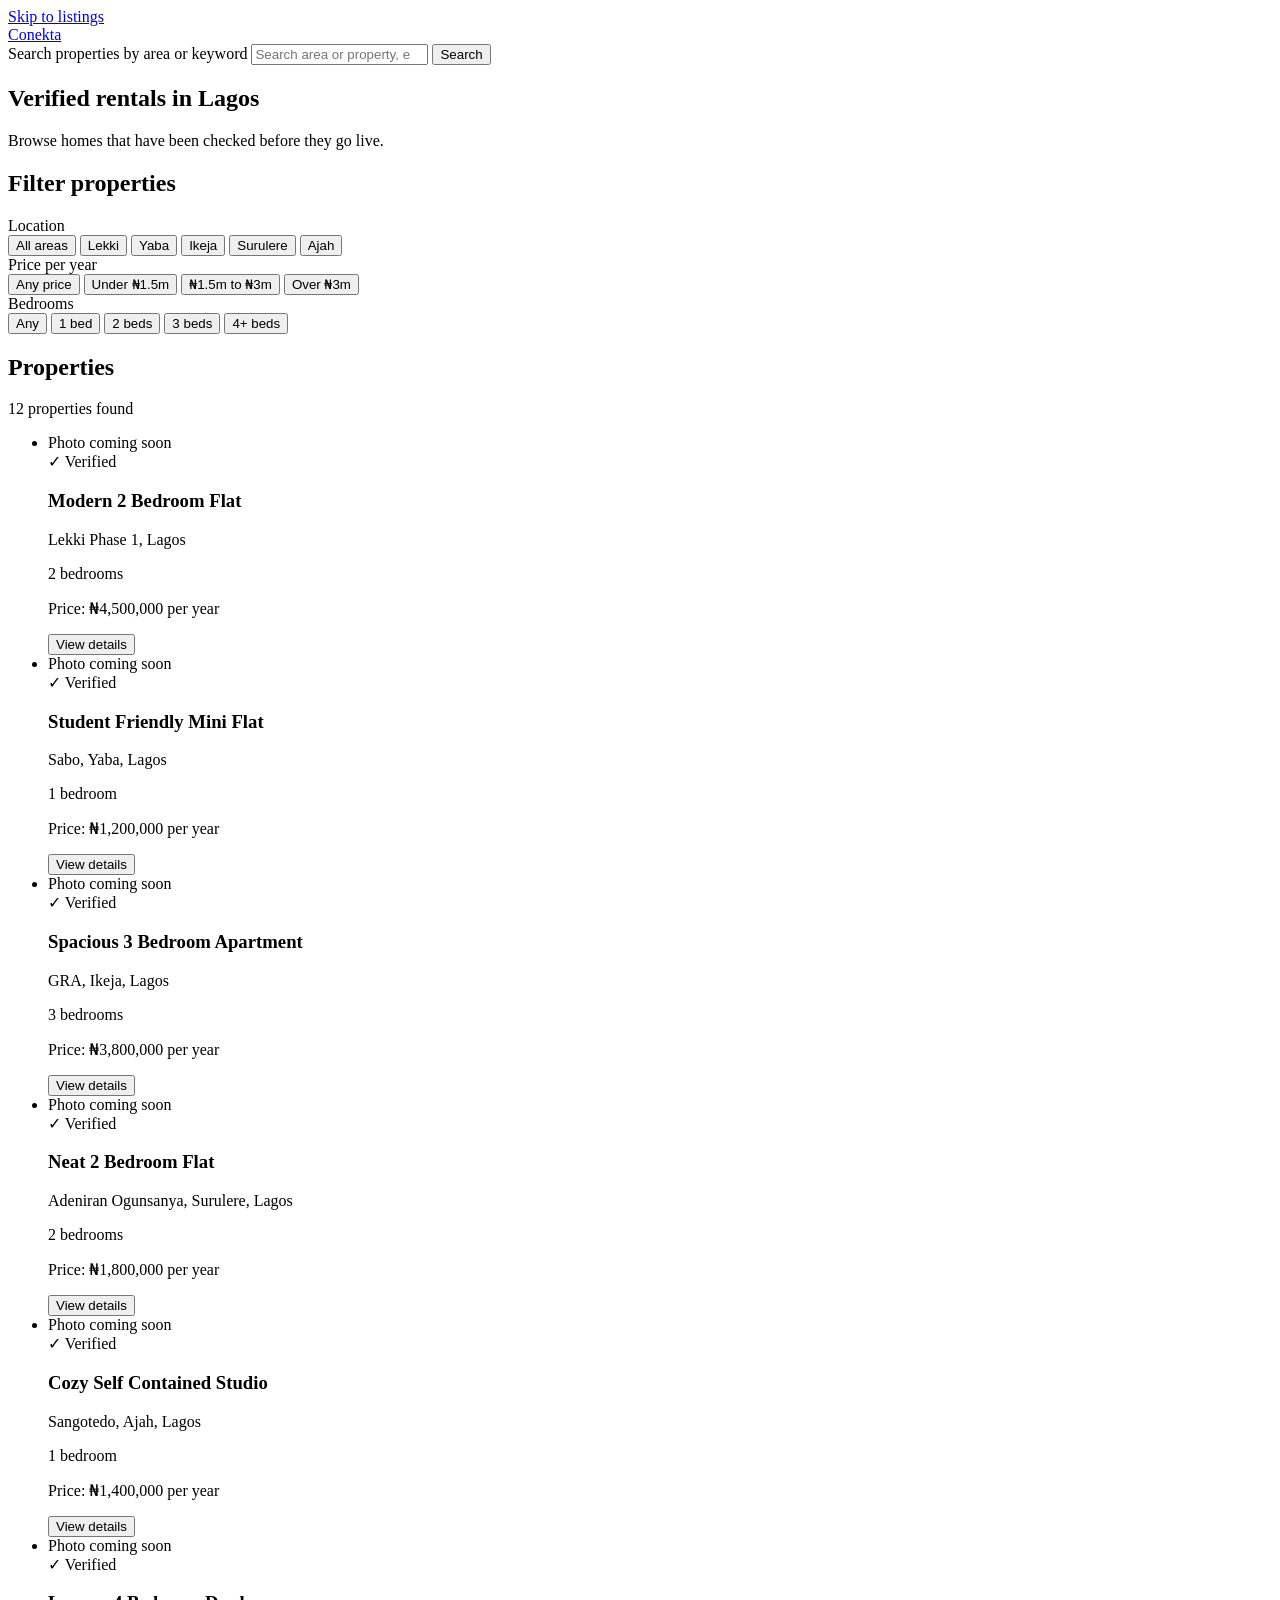
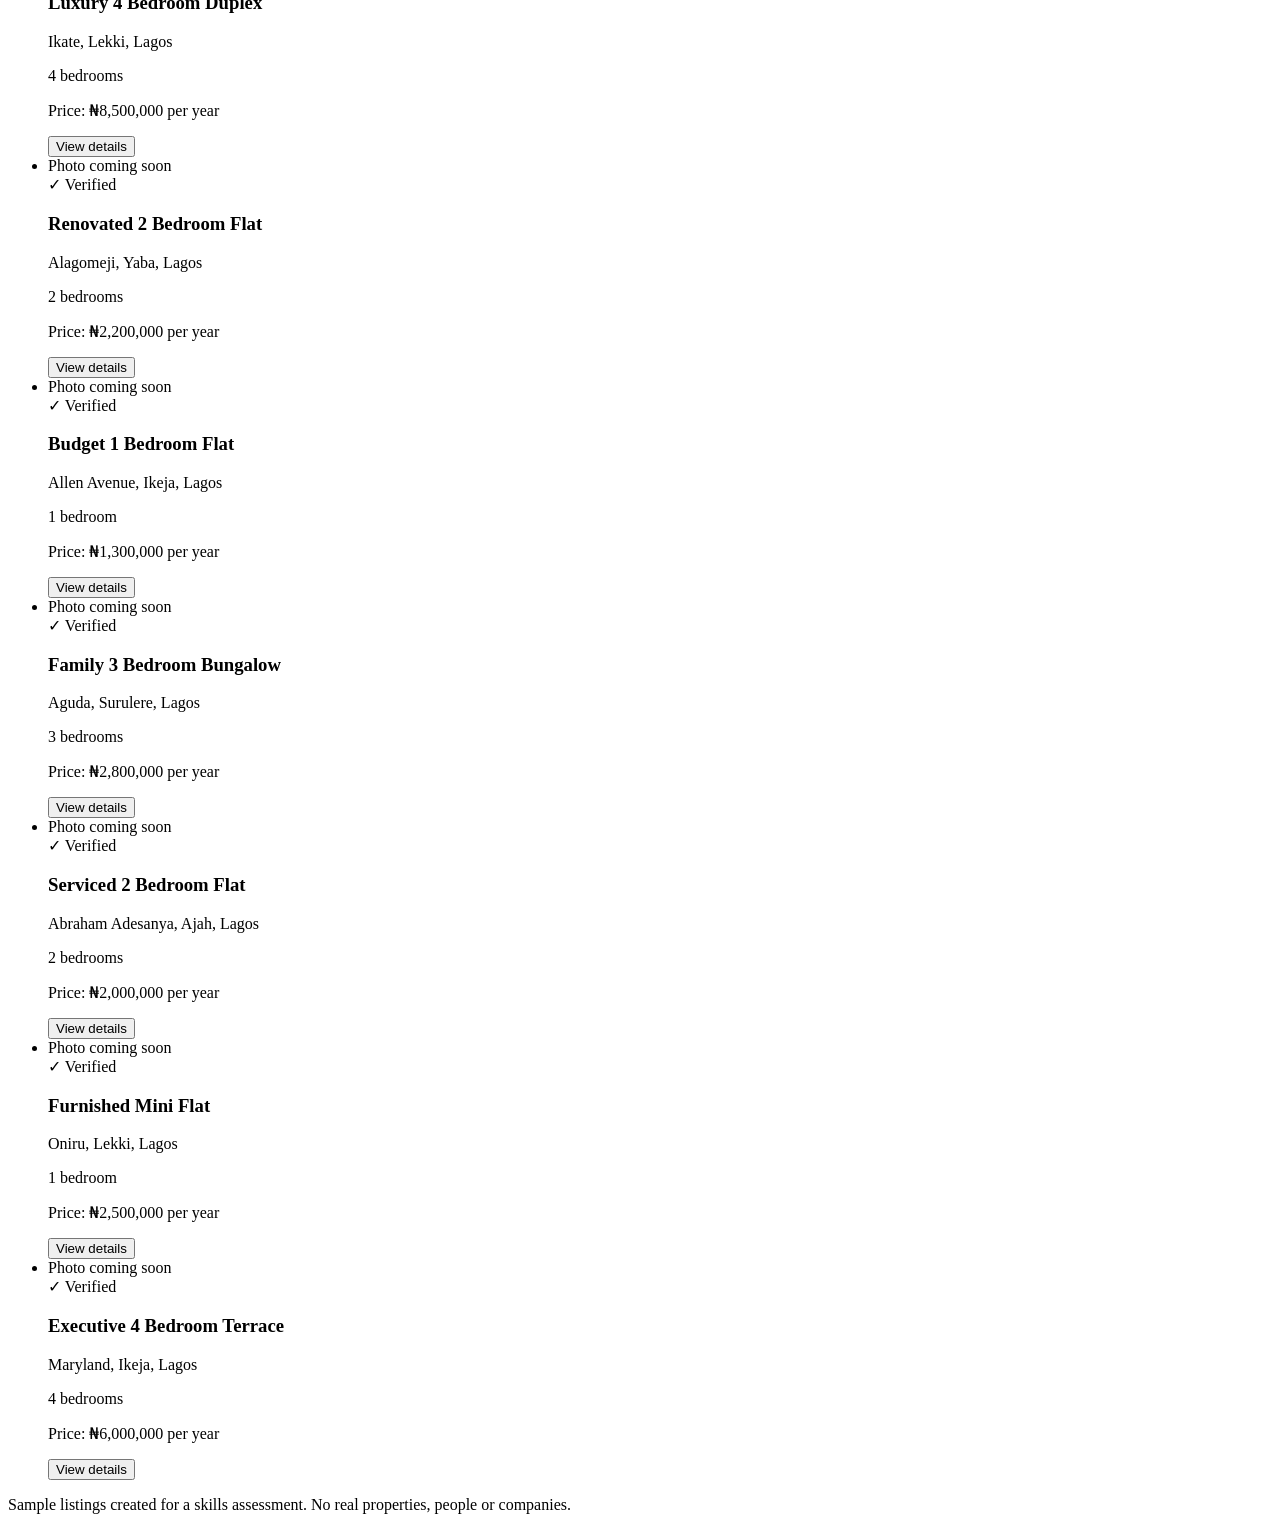
==== index.html @ e2cc11e5 "feat: add page structure and 12 sample property cards" ====
<!DOCTYPE html>
<html lang="en">
<head>
  <meta charset="UTF-8">
  <meta name="viewport" content="width=device-width, initial-scale=1">
  <title>Conekta | Verified Rental Listings</title>
  <meta name="description" content="Browse verified rental properties in Lagos. Search by area, filter by price and bedrooms.">
</head>
<body>
  <a class="skip-link" href="#listings">Skip to listings</a>

  <header class="site-header">
    <div class="container header-inner">
      <a class="brand" href="./">Conekta</a>
      <form class="search" id="search-form" role="search">
        <label class="visually-hidden" for="search-input">Search properties by area or keyword</label>
        <input class="search-input" id="search-input" type="search" placeholder="Search area or property, e.g. Lekki" autocomplete="off">
        <button class="btn btn-search" type="submit">Search</button>
      </form>
    </div>
  </header>

  <main>
    <div class="container">
      <section class="intro">
        <h1>Verified rentals in Lagos</h1>
        <p>Browse homes that have been checked before they go live.</p>
      </section>

      <section class="filters" aria-labelledby="filters-heading">
        <h2 class="visually-hidden" id="filters-heading">Filter properties</h2>

        <div class="filter-group" role="group" aria-labelledby="label-location">
          <span class="filter-label" id="label-location">Location</span>
          <div class="chips">
            <button class="chip" type="button" data-filter="location" data-value="all" aria-pressed="true">All areas</button>
            <button class="chip" type="button" data-filter="location" data-value="lekki" aria-pressed="false">Lekki</button>
            <button class="chip" type="button" data-filter="location" data-value="yaba" aria-pressed="false">Yaba</button>
            <button class="chip" type="button" data-filter="location" data-value="ikeja" aria-pressed="false">Ikeja</button>
            <button class="chip" type="button" data-filter="location" data-value="surulere" aria-pressed="false">Surulere</button>
            <button class="chip" type="button" data-filter="location" data-value="ajah" aria-pressed="false">Ajah</button>
          </div>
        </div>

        <div class="filter-group" role="group" aria-labelledby="label-price">
          <span class="filter-label" id="label-price">Price per year</span>
          <div class="chips">
            <button class="chip" type="button" data-filter="price" data-value="all" aria-pressed="true">Any price</button>
            <button class="chip" type="button" data-filter="price" data-value="under" aria-pressed="false">Under ₦1.5m</button>
            <button class="chip" type="button" data-filter="price" data-value="mid" aria-pressed="false">₦1.5m to ₦3m</button>
            <button class="chip" type="button" data-filter="price" data-value="over" aria-pressed="false">Over ₦3m</button>
          </div>
        </div>

        <div class="filter-group" role="group" aria-labelledby="label-bedrooms">
          <span class="filter-label" id="label-bedrooms">Bedrooms</span>
          <div class="chips">
            <button class="chip" type="button" data-filter="bedrooms" data-value="all" aria-pressed="true">Any</button>
            <button class="chip" type="button" data-filter="bedrooms" data-value="1" aria-pressed="false">1 bed</button>
            <button class="chip" type="button" data-filter="bedrooms" data-value="2" aria-pressed="false">2 beds</button>
            <button class="chip" type="button" data-filter="bedrooms" data-value="3" aria-pressed="false">3 beds</button>
            <button class="chip" type="button" data-filter="bedrooms" data-value="4" aria-pressed="false">4+ beds</button>
          </div>
        </div>
      </section>

      <section class="results" aria-labelledby="results-heading">
        <h2 class="visually-hidden" id="results-heading">Properties</h2>
        <p class="result-count" id="result-count" role="status">12 properties found</p>
        <p class="empty-state" id="empty-state" hidden>
          No properties match your search.
          <button class="link-button" id="reset-filters" type="button">Clear all filters</button>
        </p>

        <ul class="grid" id="listings">
          <li class="listing" data-location="lekki" data-price="4500000" data-bedrooms="2">
            <article class="card">
              <div class="card-media">
                <div class="card-image" role="img" aria-label="Photo placeholder for Modern 2 Bedroom Flat in Lekki Phase 1"><span>Photo coming soon</span></div>
                <span class="badge"><span aria-hidden="true">✓</span> Verified</span>
              </div>
              <div class="card-body">
                <h3 class="card-title">Modern 2 Bedroom Flat</h3>
                <p class="card-area">Lekki Phase 1, Lagos</p>
                <p class="card-meta">2 bedrooms</p>
                <p class="card-price"><span class="visually-hidden">Price: </span>₦4,500,000 <span class="card-price-unit">per year</span></p>
                <button class="btn btn-details" type="button" aria-label="View details for Modern 2 Bedroom Flat in Lekki Phase 1">View details</button>
              </div>
            </article>
          </li>

          <li class="listing" data-location="yaba" data-price="1200000" data-bedrooms="1">
            <article class="card">
              <div class="card-media">
                <div class="card-image" role="img" aria-label="Photo placeholder for Student Friendly Mini Flat in Yaba"><span>Photo coming soon</span></div>
                <span class="badge"><span aria-hidden="true">✓</span> Verified</span>
              </div>
              <div class="card-body">
                <h3 class="card-title">Student Friendly Mini Flat</h3>
                <p class="card-area">Sabo, Yaba, Lagos</p>
                <p class="card-meta">1 bedroom</p>
                <p class="card-price"><span class="visually-hidden">Price: </span>₦1,200,000 <span class="card-price-unit">per year</span></p>
                <button class="btn btn-details" type="button" aria-label="View details for Student Friendly Mini Flat in Sabo, Yaba">View details</button>
              </div>
            </article>
          </li>

          <li class="listing" data-location="ikeja" data-price="3800000" data-bedrooms="3">
            <article class="card">
              <div class="card-media">
                <div class="card-image" role="img" aria-label="Photo placeholder for Spacious 3 Bedroom Apartment in GRA Ikeja"><span>Photo coming soon</span></div>
                <span class="badge"><span aria-hidden="true">✓</span> Verified</span>
              </div>
              <div class="card-body">
                <h3 class="card-title">Spacious 3 Bedroom Apartment</h3>
                <p class="card-area">GRA, Ikeja, Lagos</p>
                <p class="card-meta">3 bedrooms</p>
                <p class="card-price"><span class="visually-hidden">Price: </span>₦3,800,000 <span class="card-price-unit">per year</span></p>
                <button class="btn btn-details" type="button" aria-label="View details for Spacious 3 Bedroom Apartment in GRA, Ikeja">View details</button>
              </div>
            </article>
          </li>

          <li class="listing" data-location="surulere" data-price="1800000" data-bedrooms="2">
            <article class="card">
              <div class="card-media">
                <div class="card-image" role="img" aria-label="Photo placeholder for Neat 2 Bedroom Flat in Surulere"><span>Photo coming soon</span></div>
                <span class="badge"><span aria-hidden="true">✓</span> Verified</span>
              </div>
              <div class="card-body">
                <h3 class="card-title">Neat 2 Bedroom Flat</h3>
                <p class="card-area">Adeniran Ogunsanya, Surulere, Lagos</p>
                <p class="card-meta">2 bedrooms</p>
                <p class="card-price"><span class="visually-hidden">Price: </span>₦1,800,000 <span class="card-price-unit">per year</span></p>
                <button class="btn btn-details" type="button" aria-label="View details for Neat 2 Bedroom Flat in Surulere">View details</button>
              </div>
            </article>
          </li>

          <li class="listing" data-location="ajah" data-price="1400000" data-bedrooms="1">
            <article class="card">
              <div class="card-media">
                <div class="card-image" role="img" aria-label="Photo placeholder for Cozy Self Contained Studio in Sangotedo, Ajah"><span>Photo coming soon</span></div>
                <span class="badge"><span aria-hidden="true">✓</span> Verified</span>
              </div>
              <div class="card-body">
                <h3 class="card-title">Cozy Self Contained Studio</h3>
                <p class="card-area">Sangotedo, Ajah, Lagos</p>
                <p class="card-meta">1 bedroom</p>
                <p class="card-price"><span class="visually-hidden">Price: </span>₦1,400,000 <span class="card-price-unit">per year</span></p>
                <button class="btn btn-details" type="button" aria-label="View details for Cozy Self Contained Studio in Sangotedo, Ajah">View details</button>
              </div>
            </article>
          </li>

          <li class="listing" data-location="lekki" data-price="8500000" data-bedrooms="4">
            <article class="card">
              <div class="card-media">
                <div class="card-image" role="img" aria-label="Photo placeholder for Luxury 4 Bedroom Duplex in Ikate, Lekki"><span>Photo coming soon</span></div>
                <span class="badge"><span aria-hidden="true">✓</span> Verified</span>
              </div>
              <div class="card-body">
                <h3 class="card-title">Luxury 4 Bedroom Duplex</h3>
                <p class="card-area">Ikate, Lekki, Lagos</p>
                <p class="card-meta">4 bedrooms</p>
                <p class="card-price"><span class="visually-hidden">Price: </span>₦8,500,000 <span class="card-price-unit">per year</span></p>
                <button class="btn btn-details" type="button" aria-label="View details for Luxury 4 Bedroom Duplex in Ikate, Lekki">View details</button>
              </div>
            </article>
          </li>

          <li class="listing" data-location="yaba" data-price="2200000" data-bedrooms="2">
            <article class="card">
              <div class="card-media">
                <div class="card-image" role="img" aria-label="Photo placeholder for Renovated 2 Bedroom Flat in Yaba"><span>Photo coming soon</span></div>
                <span class="badge"><span aria-hidden="true">✓</span> Verified</span>
              </div>
              <div class="card-body">
                <h3 class="card-title">Renovated 2 Bedroom Flat</h3>
                <p class="card-area">Alagomeji, Yaba, Lagos</p>
                <p class="card-meta">2 bedrooms</p>
                <p class="card-price"><span class="visually-hidden">Price: </span>₦2,200,000 <span class="card-price-unit">per year</span></p>
                <button class="btn btn-details" type="button" aria-label="View details for Renovated 2 Bedroom Flat in Alagomeji, Yaba">View details</button>
              </div>
            </article>
          </li>

          <li class="listing" data-location="ikeja" data-price="1300000" data-bedrooms="1">
            <article class="card">
              <div class="card-media">
                <div class="card-image" role="img" aria-label="Photo placeholder for Budget 1 Bedroom Flat in Allen, Ikeja"><span>Photo coming soon</span></div>
                <span class="badge"><span aria-hidden="true">✓</span> Verified</span>
              </div>
              <div class="card-body">
                <h3 class="card-title">Budget 1 Bedroom Flat</h3>
                <p class="card-area">Allen Avenue, Ikeja, Lagos</p>
                <p class="card-meta">1 bedroom</p>
                <p class="card-price"><span class="visually-hidden">Price: </span>₦1,300,000 <span class="card-price-unit">per year</span></p>
                <button class="btn btn-details" type="button" aria-label="View details for Budget 1 Bedroom Flat in Allen Avenue, Ikeja">View details</button>
              </div>
            </article>
          </li>

          <li class="listing" data-location="surulere" data-price="2800000" data-bedrooms="3">
            <article class="card">
              <div class="card-media">
                <div class="card-image" role="img" aria-label="Photo placeholder for Family 3 Bedroom Bungalow in Aguda, Surulere"><span>Photo coming soon</span></div>
                <span class="badge"><span aria-hidden="true">✓</span> Verified</span>
              </div>
              <div class="card-body">
                <h3 class="card-title">Family 3 Bedroom Bungalow</h3>
                <p class="card-area">Aguda, Surulere, Lagos</p>
                <p class="card-meta">3 bedrooms</p>
                <p class="card-price"><span class="visually-hidden">Price: </span>₦2,800,000 <span class="card-price-unit">per year</span></p>
                <button class="btn btn-details" type="button" aria-label="View details for Family 3 Bedroom Bungalow in Aguda, Surulere">View details</button>
              </div>
            </article>
          </li>

          <li class="listing" data-location="ajah" data-price="2000000" data-bedrooms="2">
            <article class="card">
              <div class="card-media">
                <div class="card-image" role="img" aria-label="Photo placeholder for Serviced 2 Bedroom Flat in Abraham Adesanya, Ajah"><span>Photo coming soon</span></div>
                <span class="badge"><span aria-hidden="true">✓</span> Verified</span>
              </div>
              <div class="card-body">
                <h3 class="card-title">Serviced 2 Bedroom Flat</h3>
                <p class="card-area">Abraham Adesanya, Ajah, Lagos</p>
                <p class="card-meta">2 bedrooms</p>
                <p class="card-price"><span class="visually-hidden">Price: </span>₦2,000,000 <span class="card-price-unit">per year</span></p>
                <button class="btn btn-details" type="button" aria-label="View details for Serviced 2 Bedroom Flat in Abraham Adesanya, Ajah">View details</button>
              </div>
            </article>
          </li>

          <li class="listing" data-location="lekki" data-price="2500000" data-bedrooms="1">
            <article class="card">
              <div class="card-media">
                <div class="card-image" role="img" aria-label="Photo placeholder for Furnished Mini Flat in Oniru, Lekki"><span>Photo coming soon</span></div>
                <span class="badge"><span aria-hidden="true">✓</span> Verified</span>
              </div>
              <div class="card-body">
                <h3 class="card-title">Furnished Mini Flat</h3>
                <p class="card-area">Oniru, Lekki, Lagos</p>
                <p class="card-meta">1 bedroom</p>
                <p class="card-price"><span class="visually-hidden">Price: </span>₦2,500,000 <span class="card-price-unit">per year</span></p>
                <button class="btn btn-details" type="button" aria-label="View details for Furnished Mini Flat in Oniru, Lekki">View details</button>
              </div>
            </article>
          </li>

          <li class="listing" data-location="ikeja" data-price="6000000" data-bedrooms="4">
            <article class="card">
              <div class="card-media">
                <div class="card-image" role="img" aria-label="Photo placeholder for Executive 4 Bedroom Terrace in Maryland, Ikeja"><span>Photo coming soon</span></div>
                <span class="badge"><span aria-hidden="true">✓</span> Verified</span>
              </div>
              <div class="card-body">
                <h3 class="card-title">Executive 4 Bedroom Terrace</h3>
                <p class="card-area">Maryland, Ikeja, Lagos</p>
                <p class="card-meta">4 bedrooms</p>
                <p class="card-price"><span class="visually-hidden">Price: </span>₦6,000,000 <span class="card-price-unit">per year</span></p>
                <button class="btn btn-details" type="button" aria-label="View details for Executive 4 Bedroom Terrace in Maryland, Ikeja">View details</button>
              </div>
            </article>
          </li>
        </ul>
      </section>
    </div>
  </main>

  <footer class="site-footer">
    <div class="container">
      <p>Sample listings created for a skills assessment. No real properties, people or companies.</p>
    </div>
  </footer>
</body>
</html>
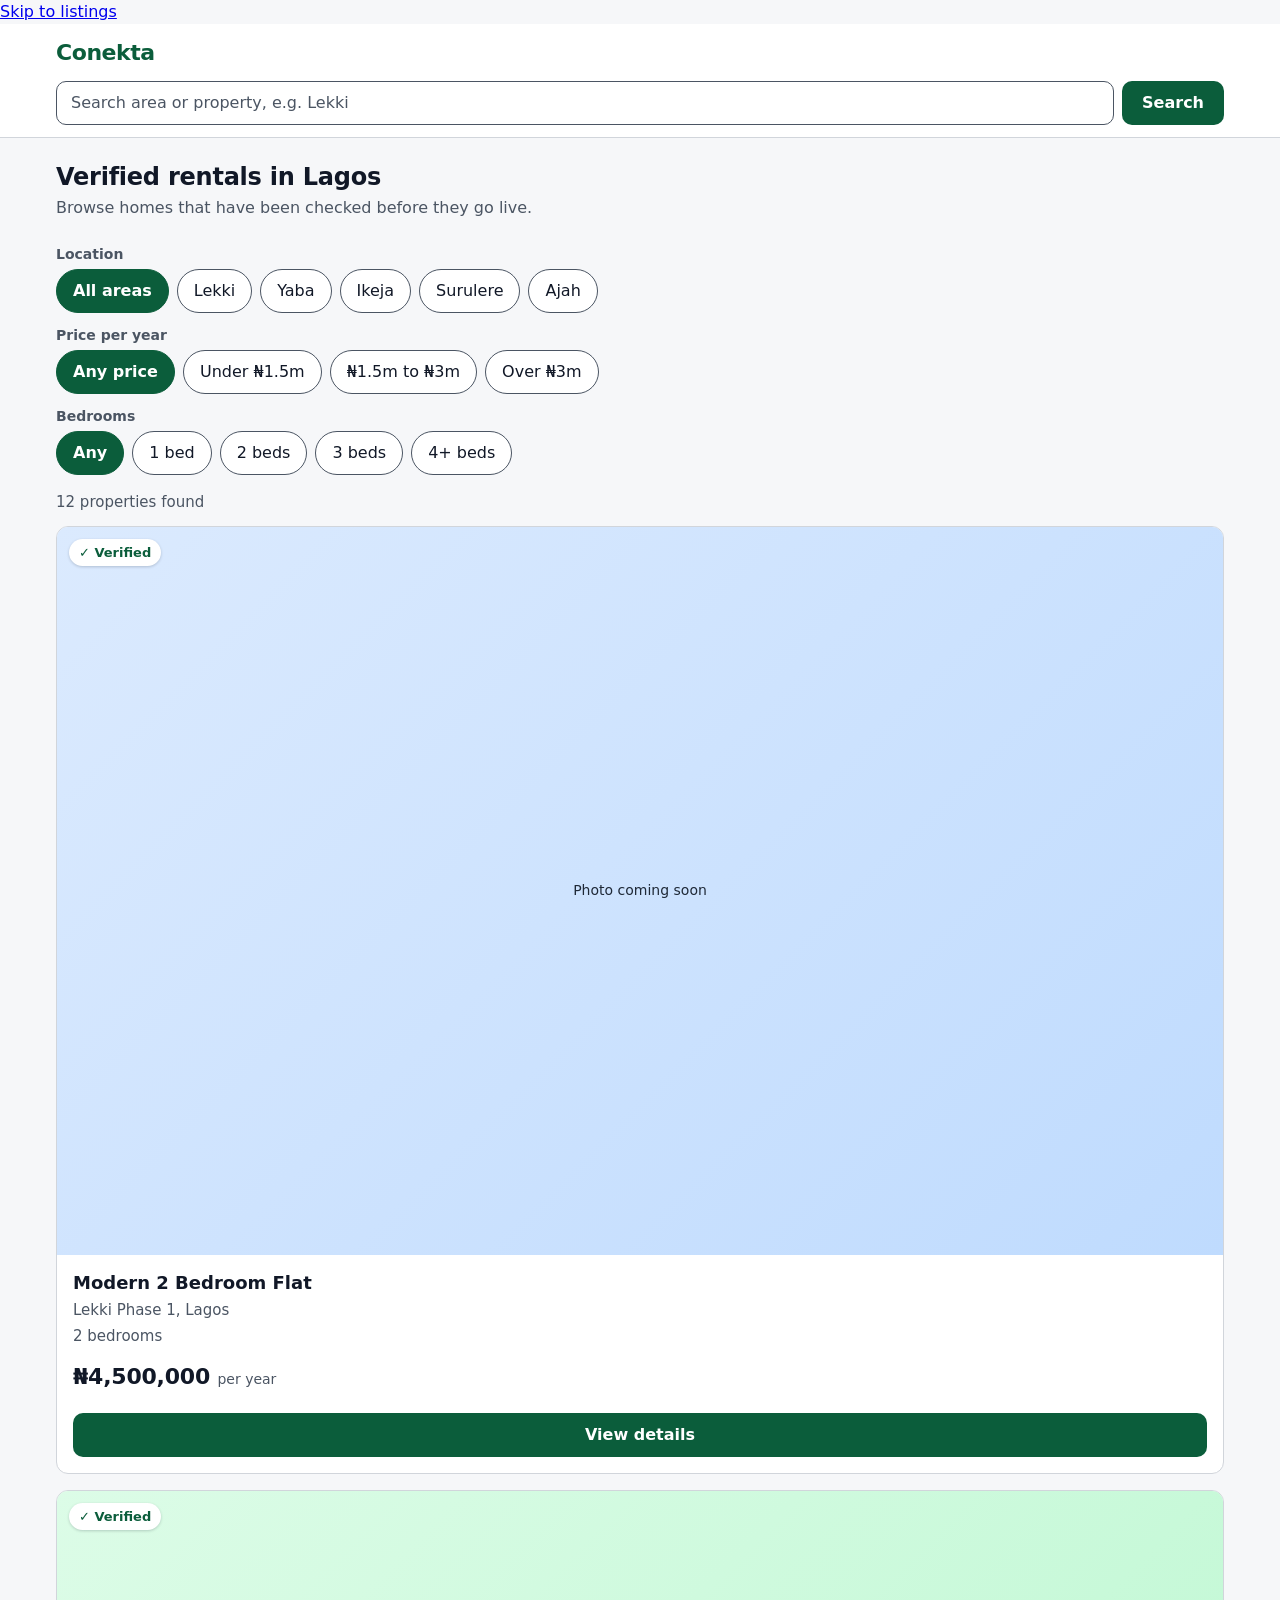
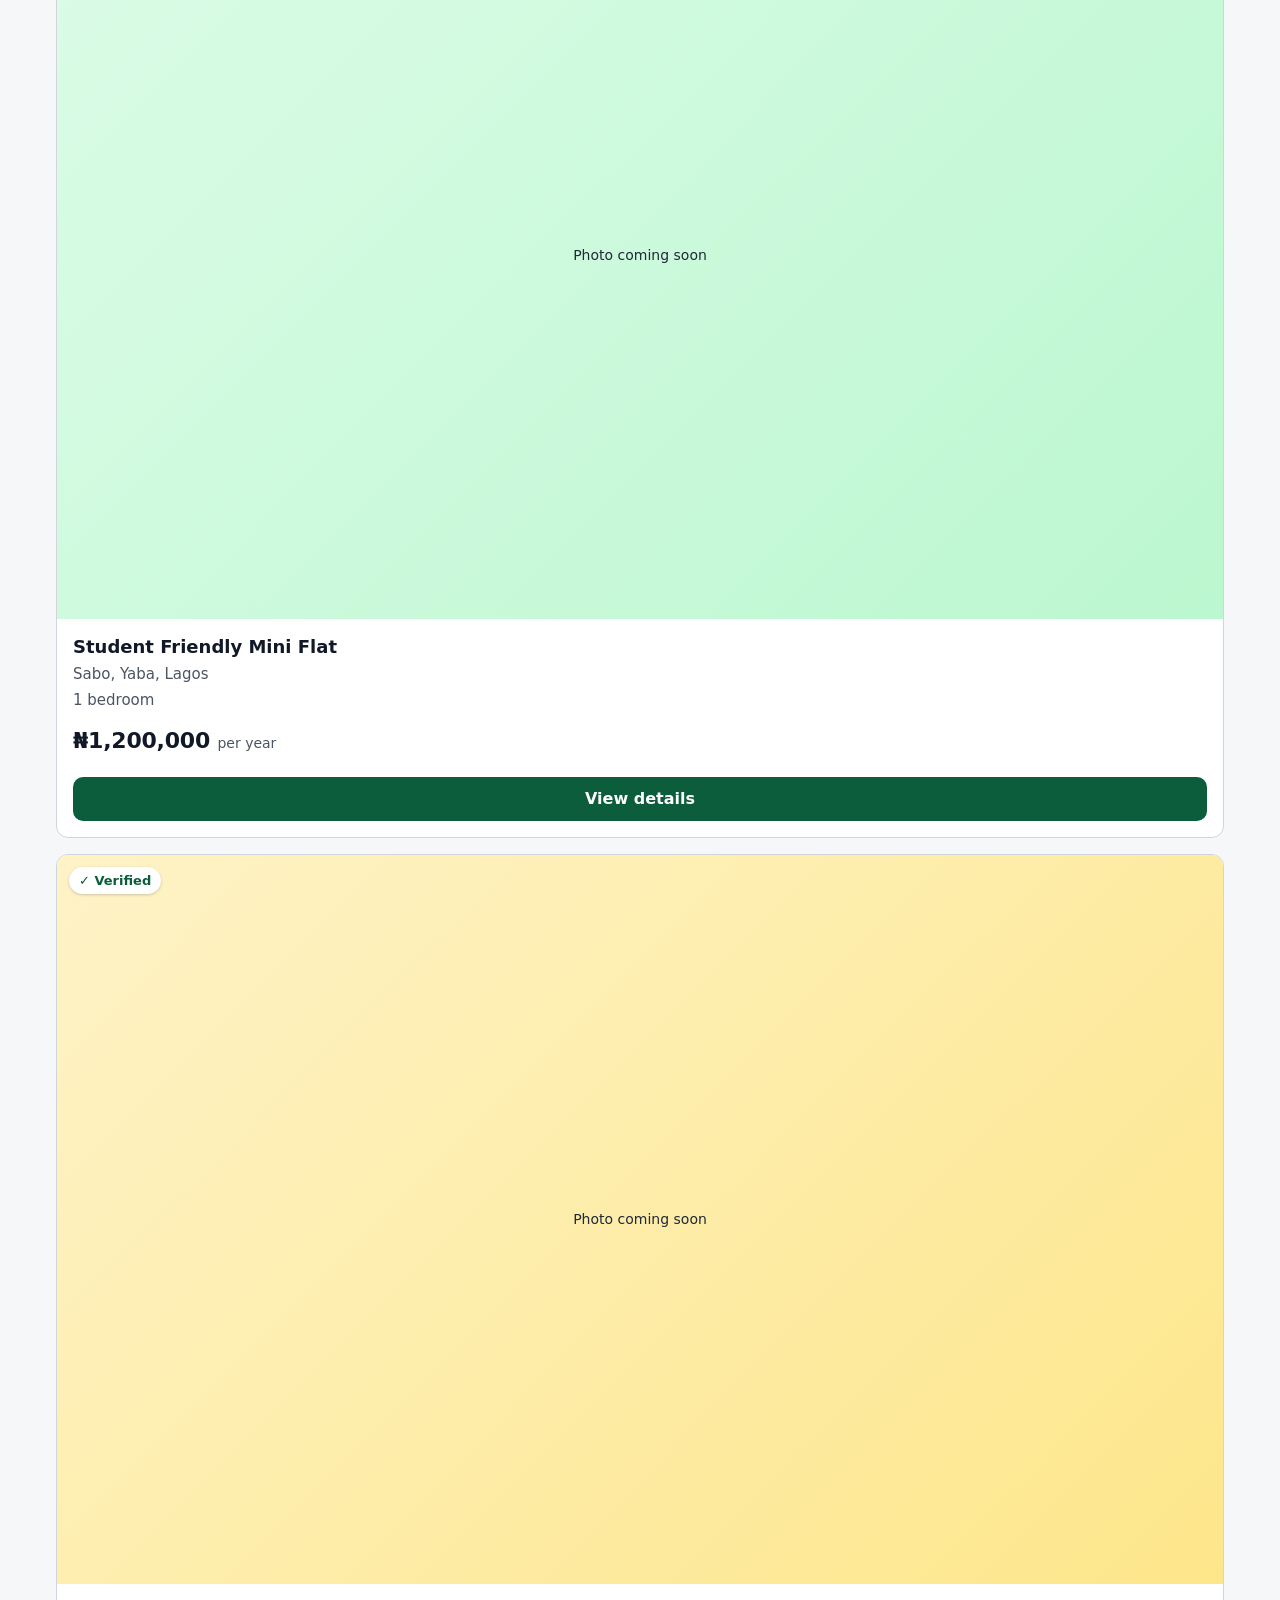
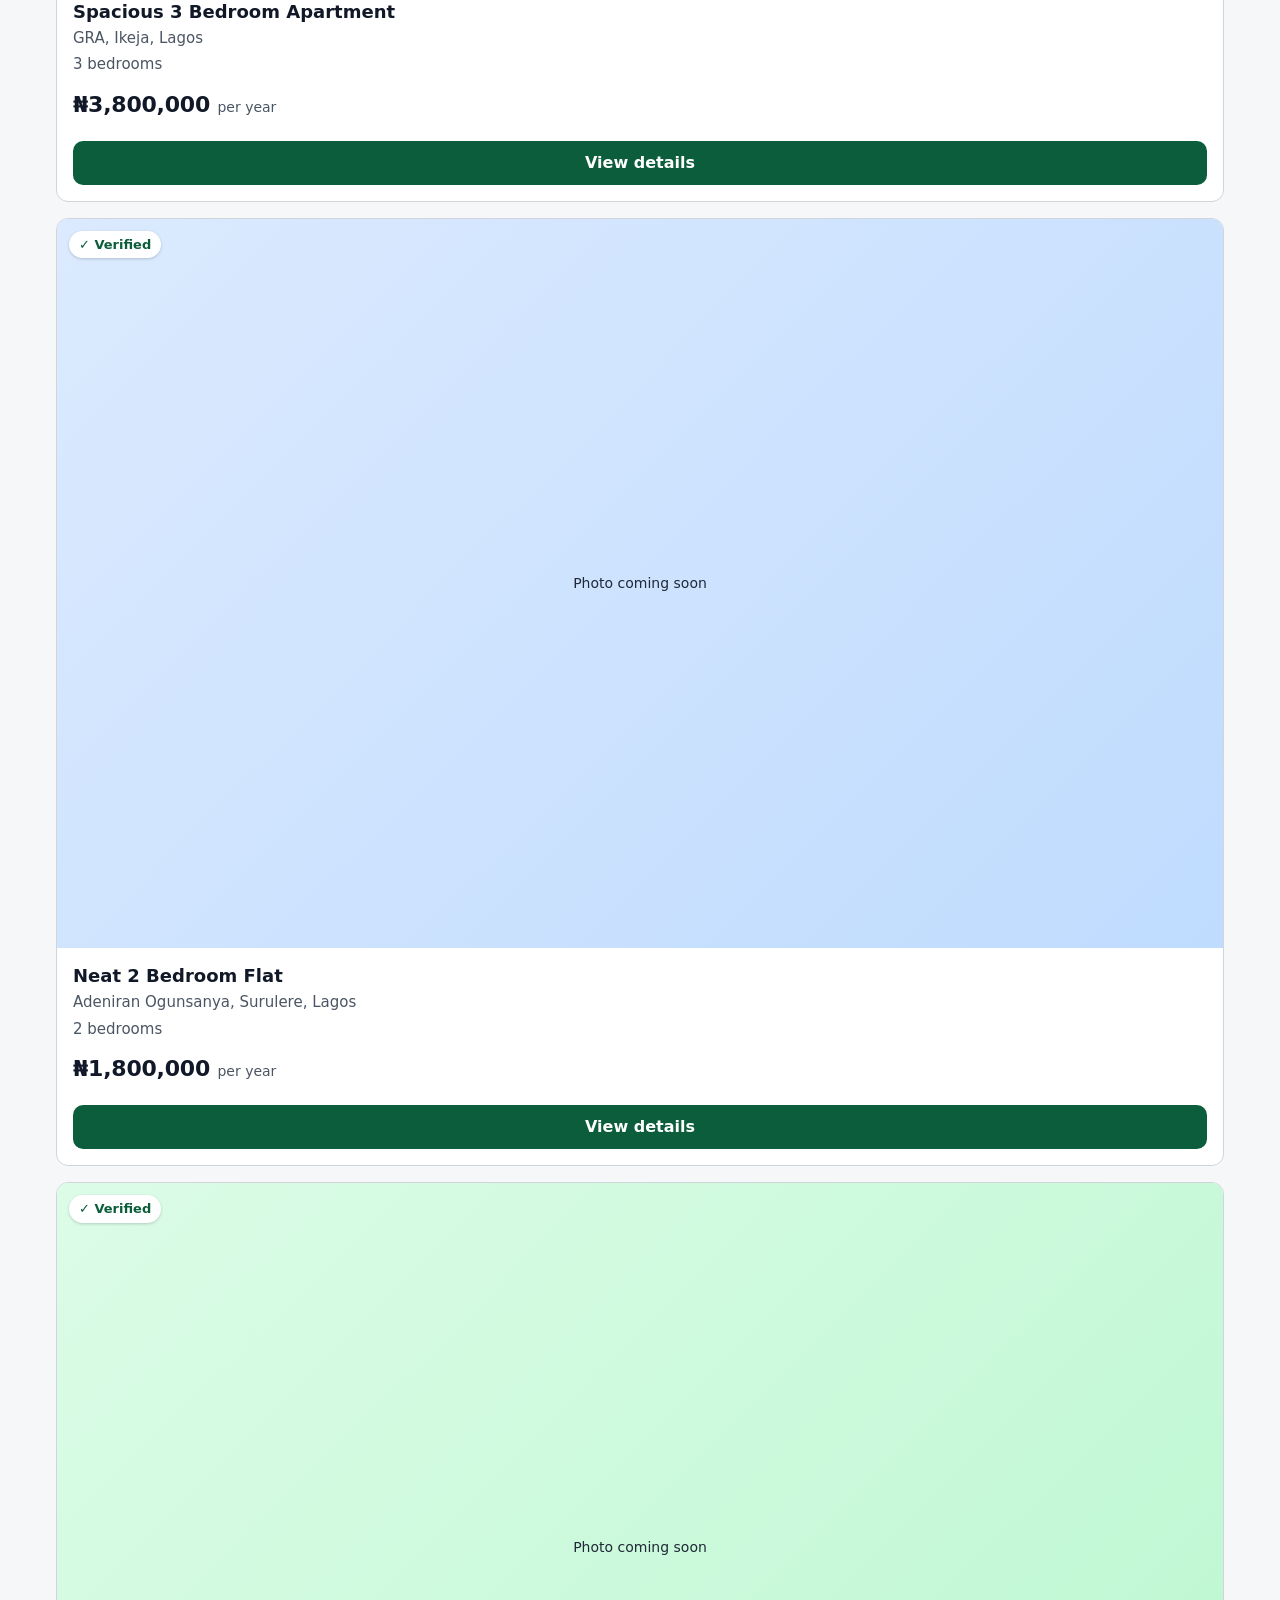
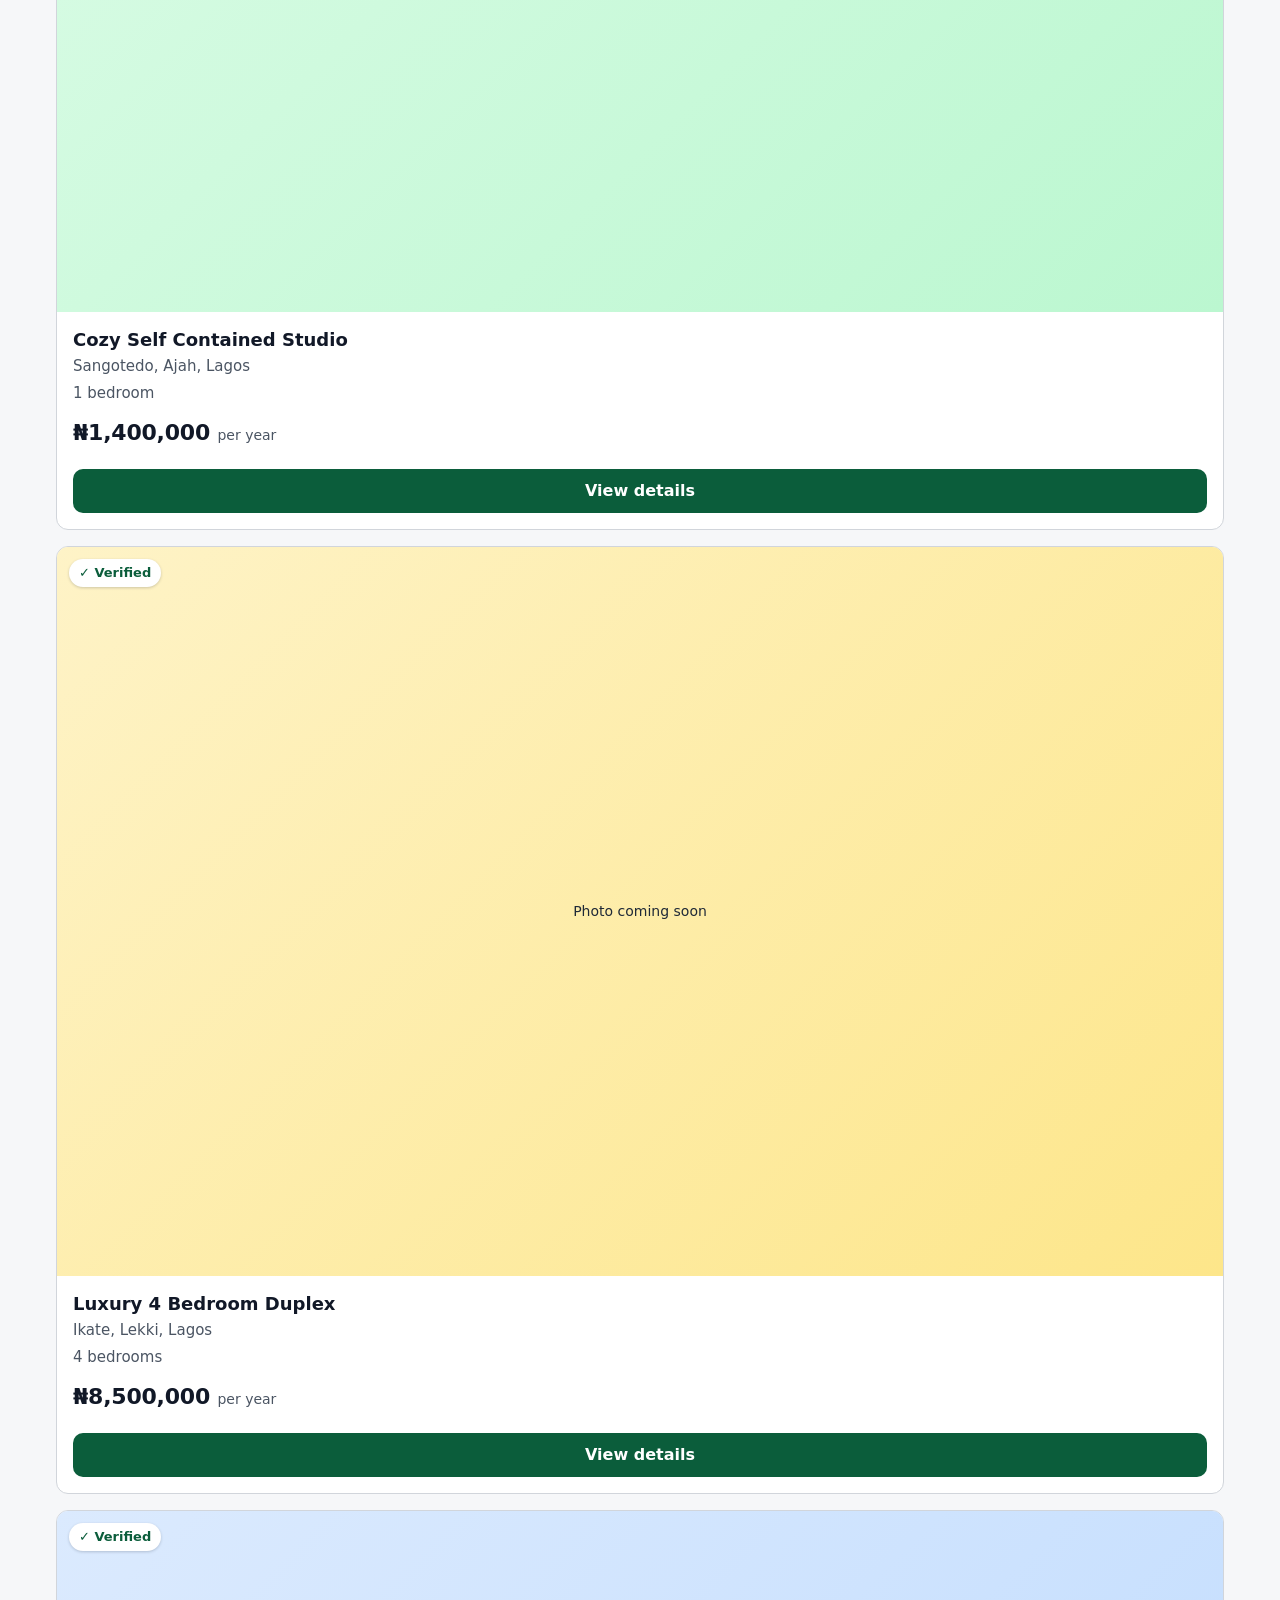
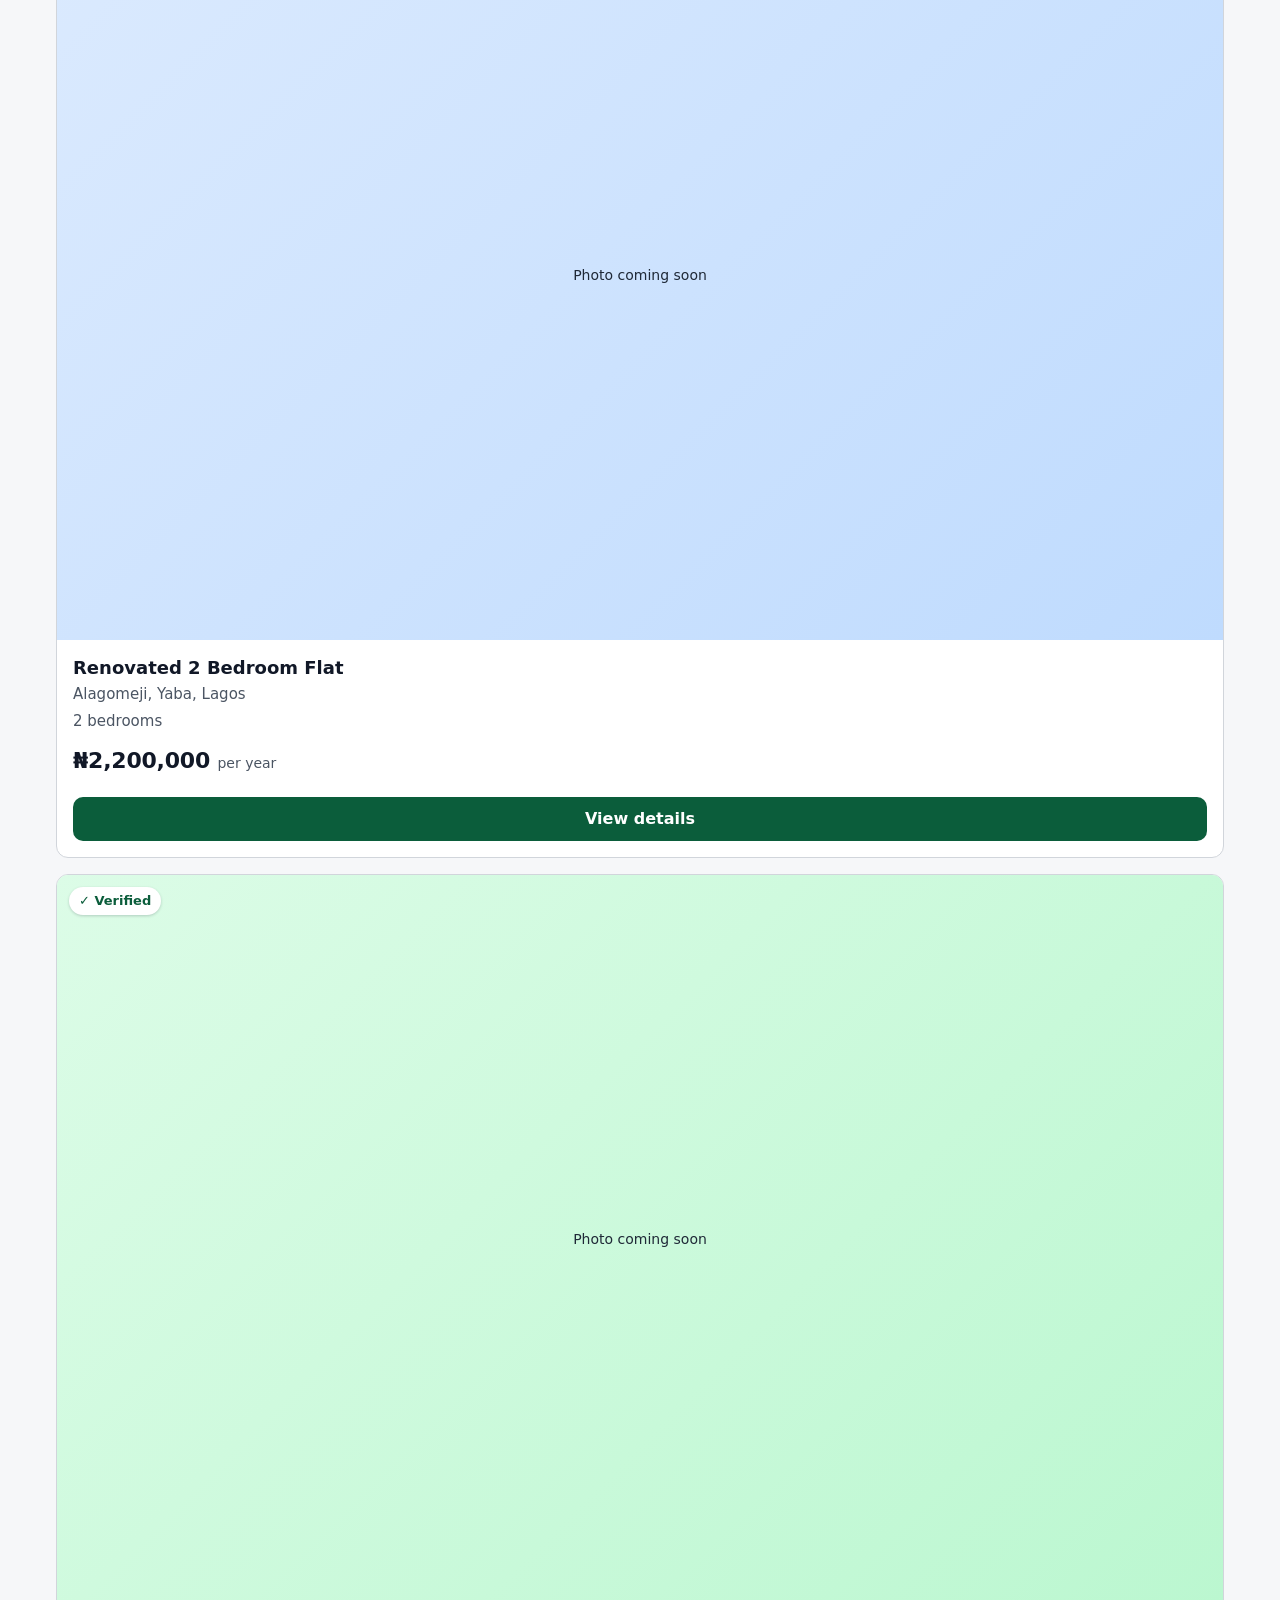
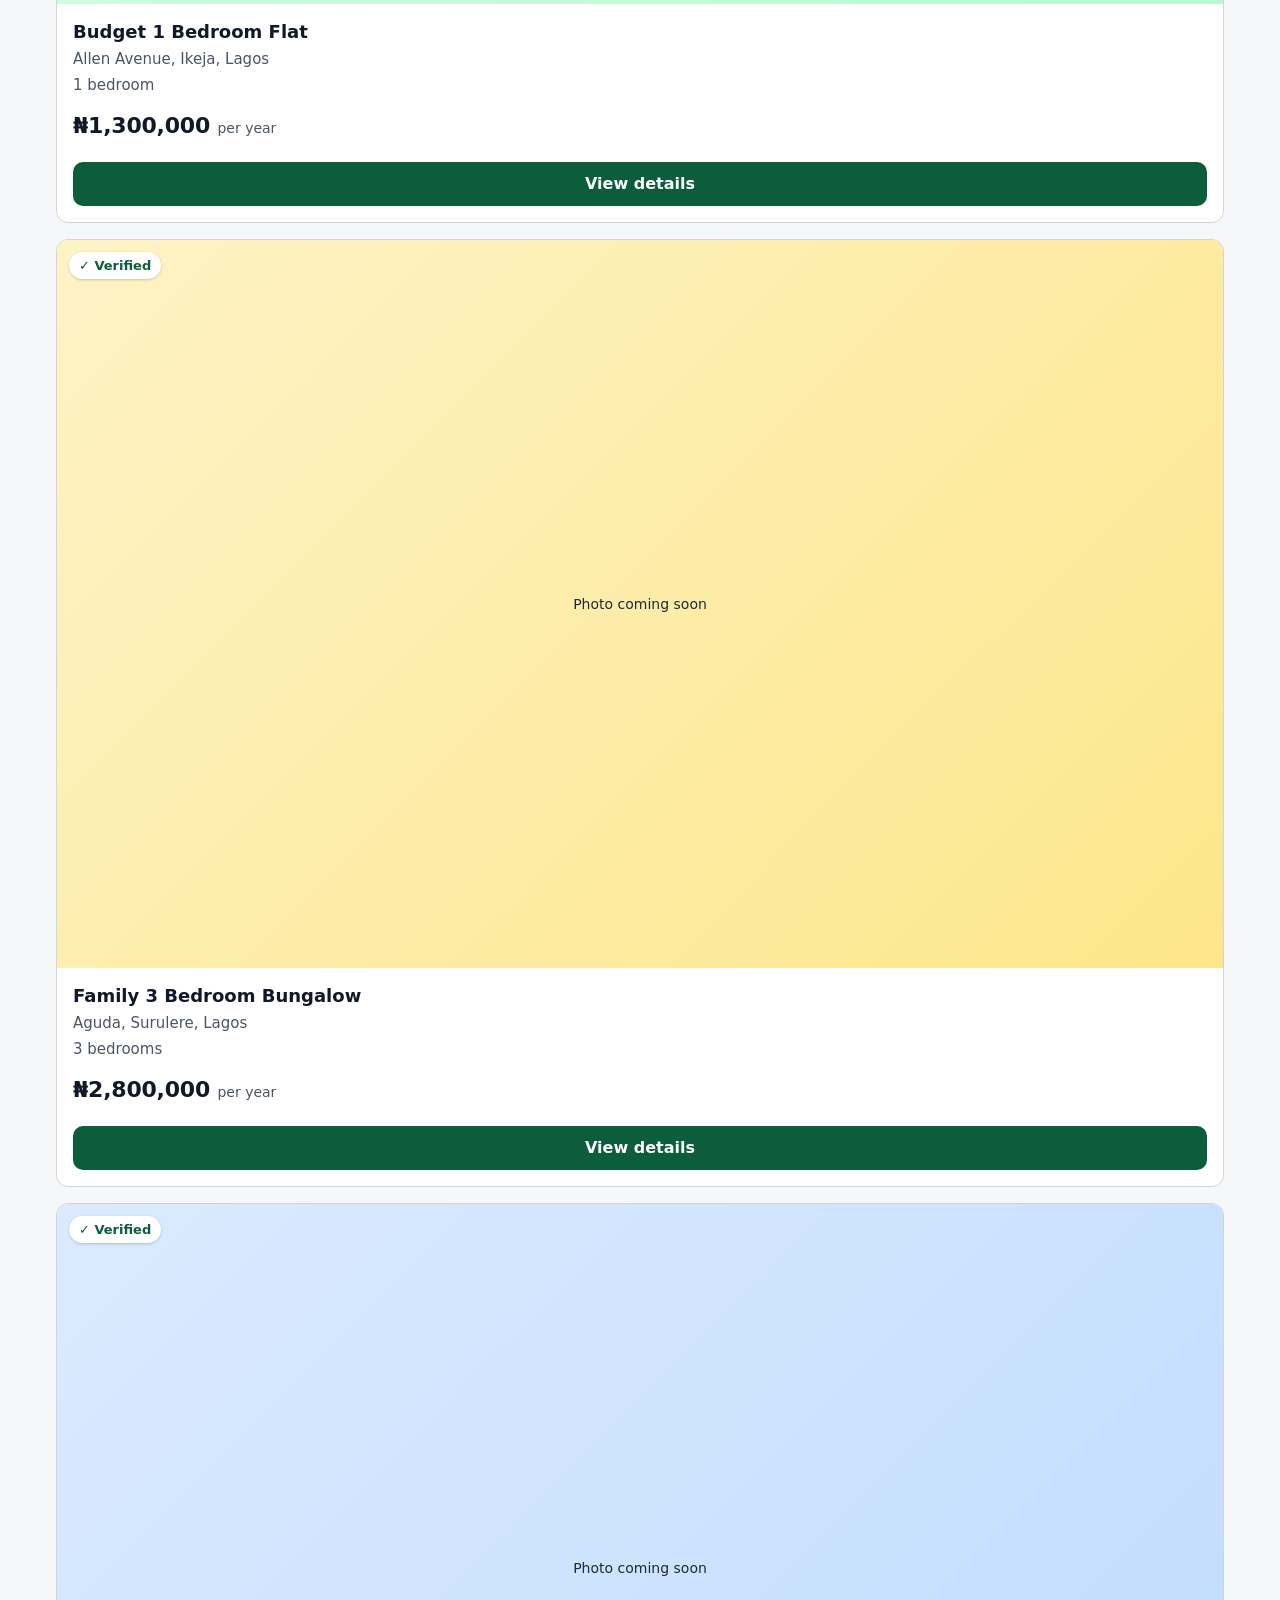
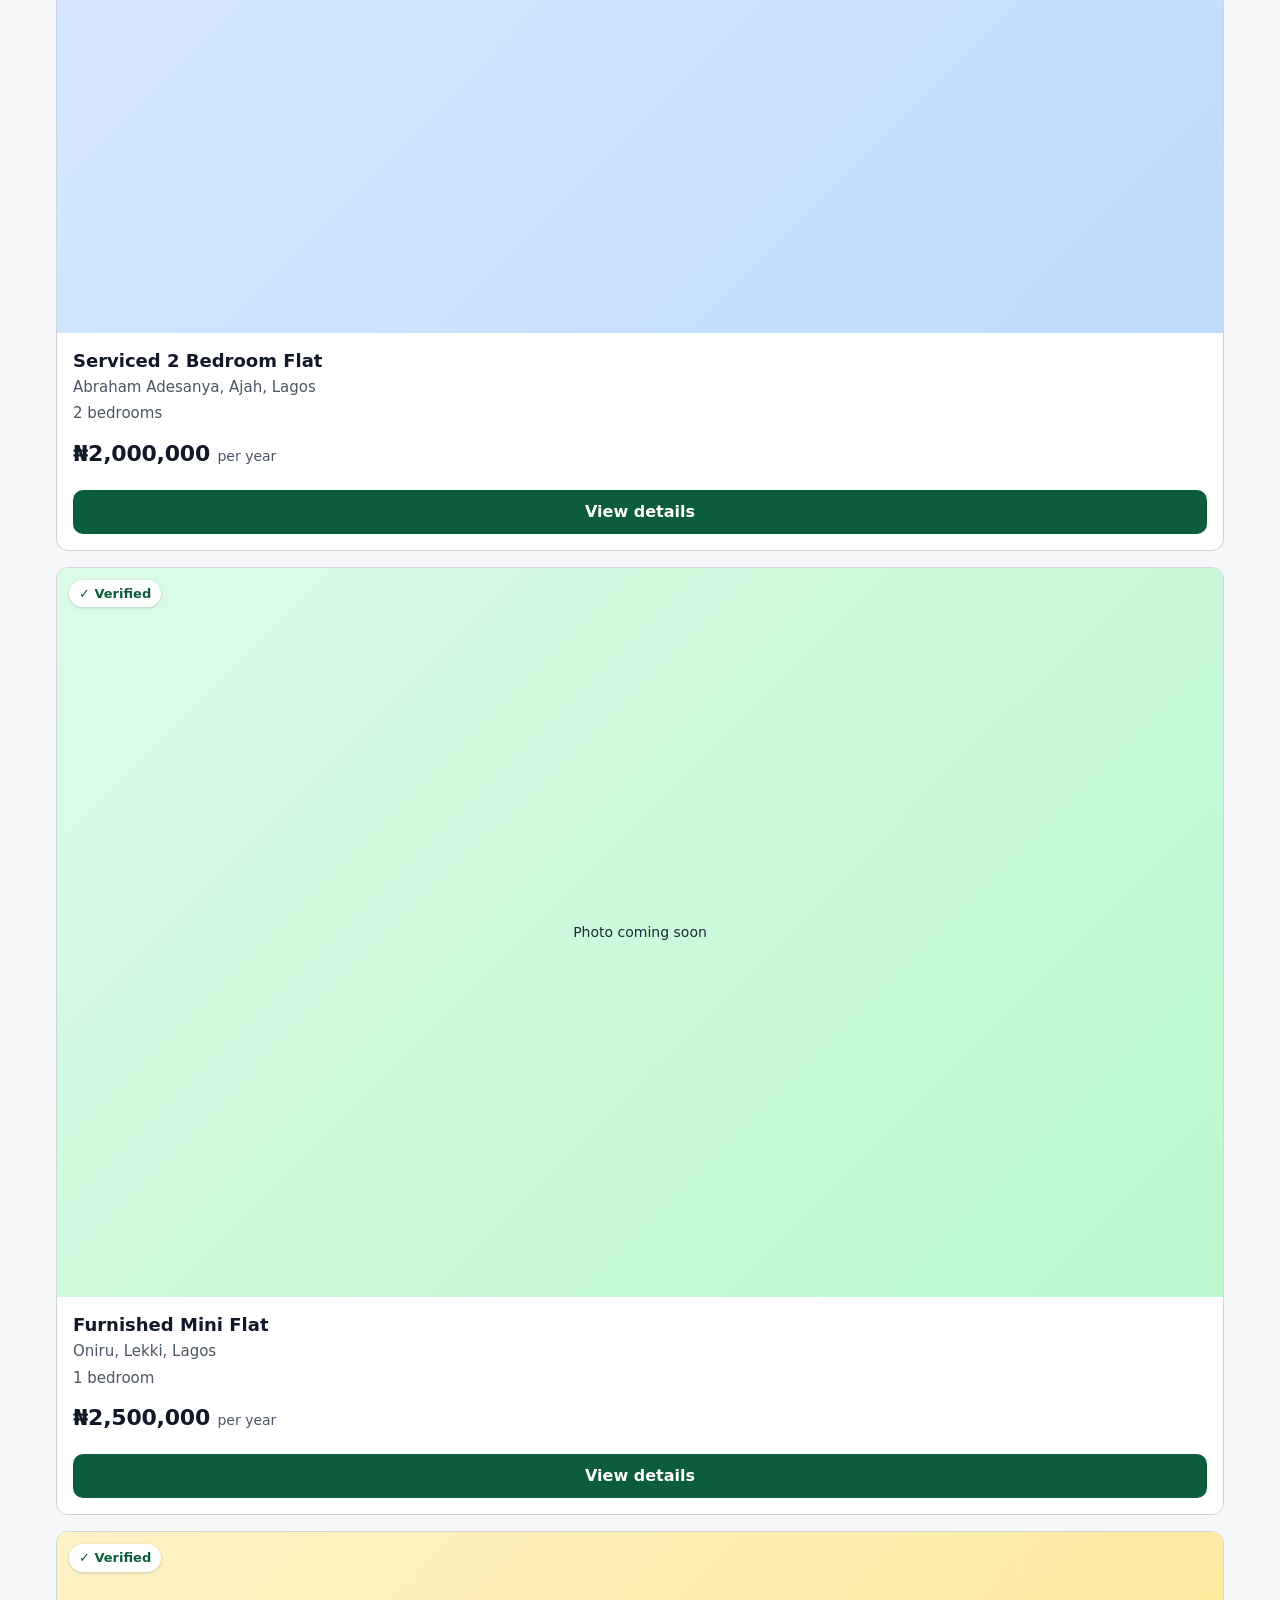
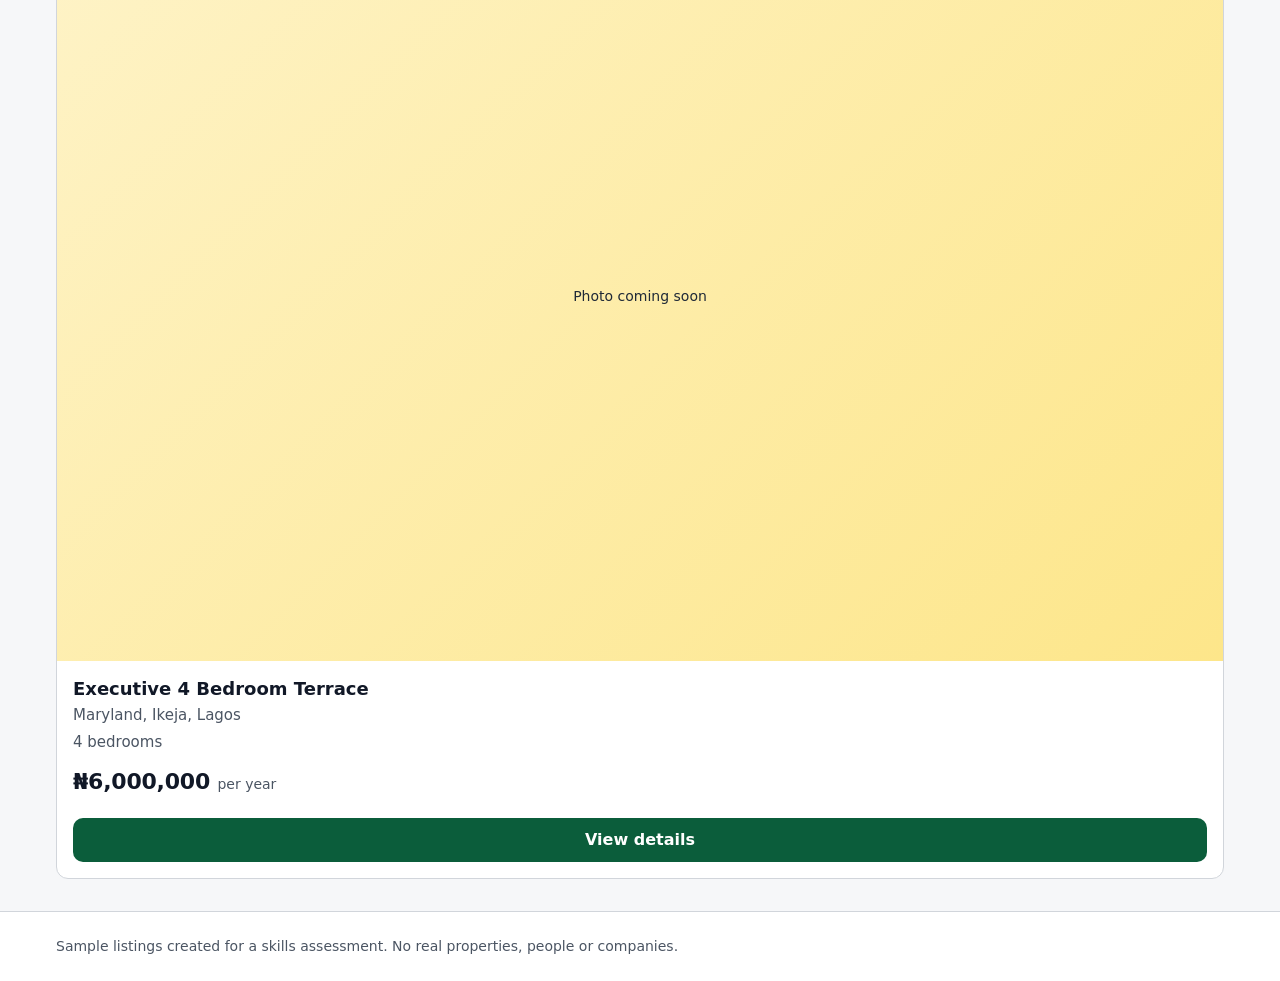
==== commit 5a3b431b: "style: add base styles, header, filter chips and cards" ====
--- a/index.html
+++ b/index.html
@@ -5,6 +5,7 @@
   <meta name="viewport" content="width=device-width, initial-scale=1">
   <title>Conekta | Verified Rental Listings</title>
   <meta name="description" content="Browse verified rental properties in Lagos. Search by area, filter by price and bedrooms.">
+  <link rel="stylesheet" href="style.css">
 </head>
 <body>
   <a class="skip-link" href="#listings">Skip to listings</a>
--- a/style.css
+++ b/style.css
@@ -0,0 +1,324 @@
+:root {
+  --bg: #f6f7f9;
+  --surface: #ffffff;
+  --text: #111827;
+  --muted: #4b5563;
+  --border: #d1d5db;
+  --primary: #0b5d3b;
+  --primary-hover: #084a2f;
+  --focus: #1d4ed8;
+  --radius: 12px;
+  --gutter: 1rem;
+}
+
+*,
+*::before,
+*::after {
+  box-sizing: border-box;
+}
+
+body {
+  margin: 0;
+  font-family: system-ui, -apple-system, "Segoe UI", Roboto, Helvetica, Arial, sans-serif;
+  background: var(--bg);
+  color: var(--text);
+  line-height: 1.5;
+}
+
+h1,
+h2,
+h3,
+p {
+  margin: 0;
+}
+
+[hidden] {
+  display: none !important;
+}
+
+.container {
+  width: 100%;
+  max-width: 1200px;
+  margin-inline: auto;
+  padding-inline: var(--gutter);
+}
+
+.visually-hidden {
+  position: absolute;
+  width: 1px;
+  height: 1px;
+  margin: -1px;
+  padding: 0;
+  overflow: hidden;
+  clip: rect(0 0 0 0);
+  white-space: nowrap;
+  border: 0;
+}
+
+.site-header {
+  position: sticky;
+  top: 0;
+  z-index: 20;
+  background: var(--surface);
+  border-bottom: 1px solid var(--border);
+}
+
+.header-inner {
+  display: flex;
+  flex-direction: column;
+  gap: 0.75rem;
+  padding-block: 0.75rem;
+}
+
+.brand {
+  align-self: flex-start;
+  color: var(--primary);
+  font-size: 1.375rem;
+  font-weight: 800;
+  letter-spacing: -0.02em;
+  text-decoration: none;
+}
+
+.search {
+  display: flex;
+  gap: 0.5rem;
+  width: 100%;
+}
+
+.search-input {
+  flex: 1;
+  min-width: 0;
+  min-height: 44px;
+  padding: 0 0.875rem;
+  border: 1px solid var(--muted);
+  border-radius: 10px;
+  background: var(--surface);
+  color: var(--text);
+  font: inherit;
+}
+
+.search-input::placeholder {
+  color: var(--muted);
+}
+
+.btn {
+  min-height: 44px;
+  padding: 0 1.25rem;
+  border: 0;
+  border-radius: 10px;
+  background: var(--primary);
+  color: #ffffff;
+  font: inherit;
+  font-weight: 600;
+  cursor: pointer;
+  transition: background-color 0.15s ease;
+}
+
+.btn:hover {
+  background: var(--primary-hover);
+}
+
+.intro {
+  padding-block: 1.5rem 0.5rem;
+}
+
+.intro h1 {
+  font-size: 1.5rem;
+  line-height: 1.25;
+  letter-spacing: -0.01em;
+}
+
+.intro p {
+  margin-top: 0.25rem;
+  color: var(--muted);
+}
+
+.filters {
+  display: grid;
+  gap: 0.75rem;
+  padding-block: 1rem;
+}
+
+.filter-group {
+  display: grid;
+  gap: 0.25rem;
+}
+
+.filter-label {
+  font-size: 0.875rem;
+  font-weight: 600;
+  color: var(--muted);
+}
+
+.chips {
+  display: flex;
+  gap: 0.5rem;
+  padding: 4px;
+  margin: -4px;
+  overflow-x: auto;
+}
+
+.chip {
+  flex: 0 0 auto;
+  min-height: 44px;
+  padding: 0 1rem;
+  border: 1px solid var(--muted);
+  border-radius: 999px;
+  background: var(--surface);
+  color: var(--text);
+  font: inherit;
+  cursor: pointer;
+  transition: background-color 0.15s ease, color 0.15s ease;
+}
+
+.chip:hover {
+  background: #eef2f1;
+}
+
+.chip[aria-pressed="true"] {
+  background: var(--primary);
+  border-color: var(--primary);
+  color: #ffffff;
+  font-weight: 600;
+}
+
+.results {
+  padding-bottom: 2rem;
+}
+
+.result-count {
+  margin-bottom: 0.75rem;
+  color: var(--muted);
+  font-size: 0.9375rem;
+}
+
+.empty-state {
+  padding: 1.5rem;
+  margin-bottom: 1rem;
+  border: 1px dashed var(--muted);
+  border-radius: var(--radius);
+  background: var(--surface);
+  text-align: center;
+}
+
+.link-button {
+  min-height: 44px;
+  padding: 0 0.5rem;
+  border: 0;
+  background: none;
+  color: var(--primary);
+  font: inherit;
+  font-weight: 600;
+  text-decoration: underline;
+  cursor: pointer;
+}
+
+.grid {
+  display: grid;
+  grid-template-columns: 1fr;
+  gap: 1rem;
+  margin: 0;
+  padding: 0;
+  list-style: none;
+}
+
+.card {
+  display: flex;
+  flex-direction: column;
+  height: 100%;
+  overflow: hidden;
+  border: 1px solid var(--border);
+  border-radius: var(--radius);
+  background: var(--surface);
+  transition: box-shadow 0.2s ease, transform 0.2s ease;
+}
+
+.card:hover {
+  box-shadow: 0 8px 24px rgba(17, 24, 39, 0.1);
+  transform: translateY(-2px);
+}
+
+.card-media {
+  position: relative;
+}
+
+.card-image {
+  display: grid;
+  place-items: center;
+  aspect-ratio: 16 / 10;
+  color: #1f2937;
+  font-size: 0.875rem;
+  font-weight: 500;
+  background: linear-gradient(135deg, #dbeafe, #bfdbfe);
+}
+
+.listing:nth-child(3n + 2) .card-image {
+  background: linear-gradient(135deg, #dcfce7, #bbf7d0);
+}
+
+.listing:nth-child(3n + 3) .card-image {
+  background: linear-gradient(135deg, #fef3c7, #fde68a);
+}
+
+.badge {
+  position: absolute;
+  top: 0.75rem;
+  left: 0.75rem;
+  padding: 0.25rem 0.625rem;
+  border-radius: 999px;
+  background: #ffffff;
+  color: var(--primary);
+  font-size: 0.8125rem;
+  font-weight: 700;
+  box-shadow: 0 1px 3px rgba(17, 24, 39, 0.2);
+}
+
+.card-body {
+  display: flex;
+  flex: 1;
+  flex-direction: column;
+  gap: 0.25rem;
+  padding: 1rem;
+}
+
+.card-title {
+  font-size: 1.125rem;
+  line-height: 1.3;
+}
+
+.card-area,
+.card-meta {
+  color: var(--muted);
+  font-size: 0.9375rem;
+}
+
+.card-price {
+  margin-top: 0.5rem;
+  font-size: 1.375rem;
+  font-weight: 800;
+  letter-spacing: -0.01em;
+}
+
+.card-price-unit {
+  color: var(--muted);
+  font-size: 0.875rem;
+  font-weight: 500;
+  letter-spacing: 0;
+}
+
+.btn-details {
+  width: 100%;
+  margin-top: auto;
+}
+
+.card-price + .btn-details {
+  margin-top: 1rem;
+}
+
+.site-footer {
+  padding-block: 1.5rem;
+  border-top: 1px solid var(--border);
+  background: var(--surface);
+  color: var(--muted);
+  font-size: 0.875rem;
+}
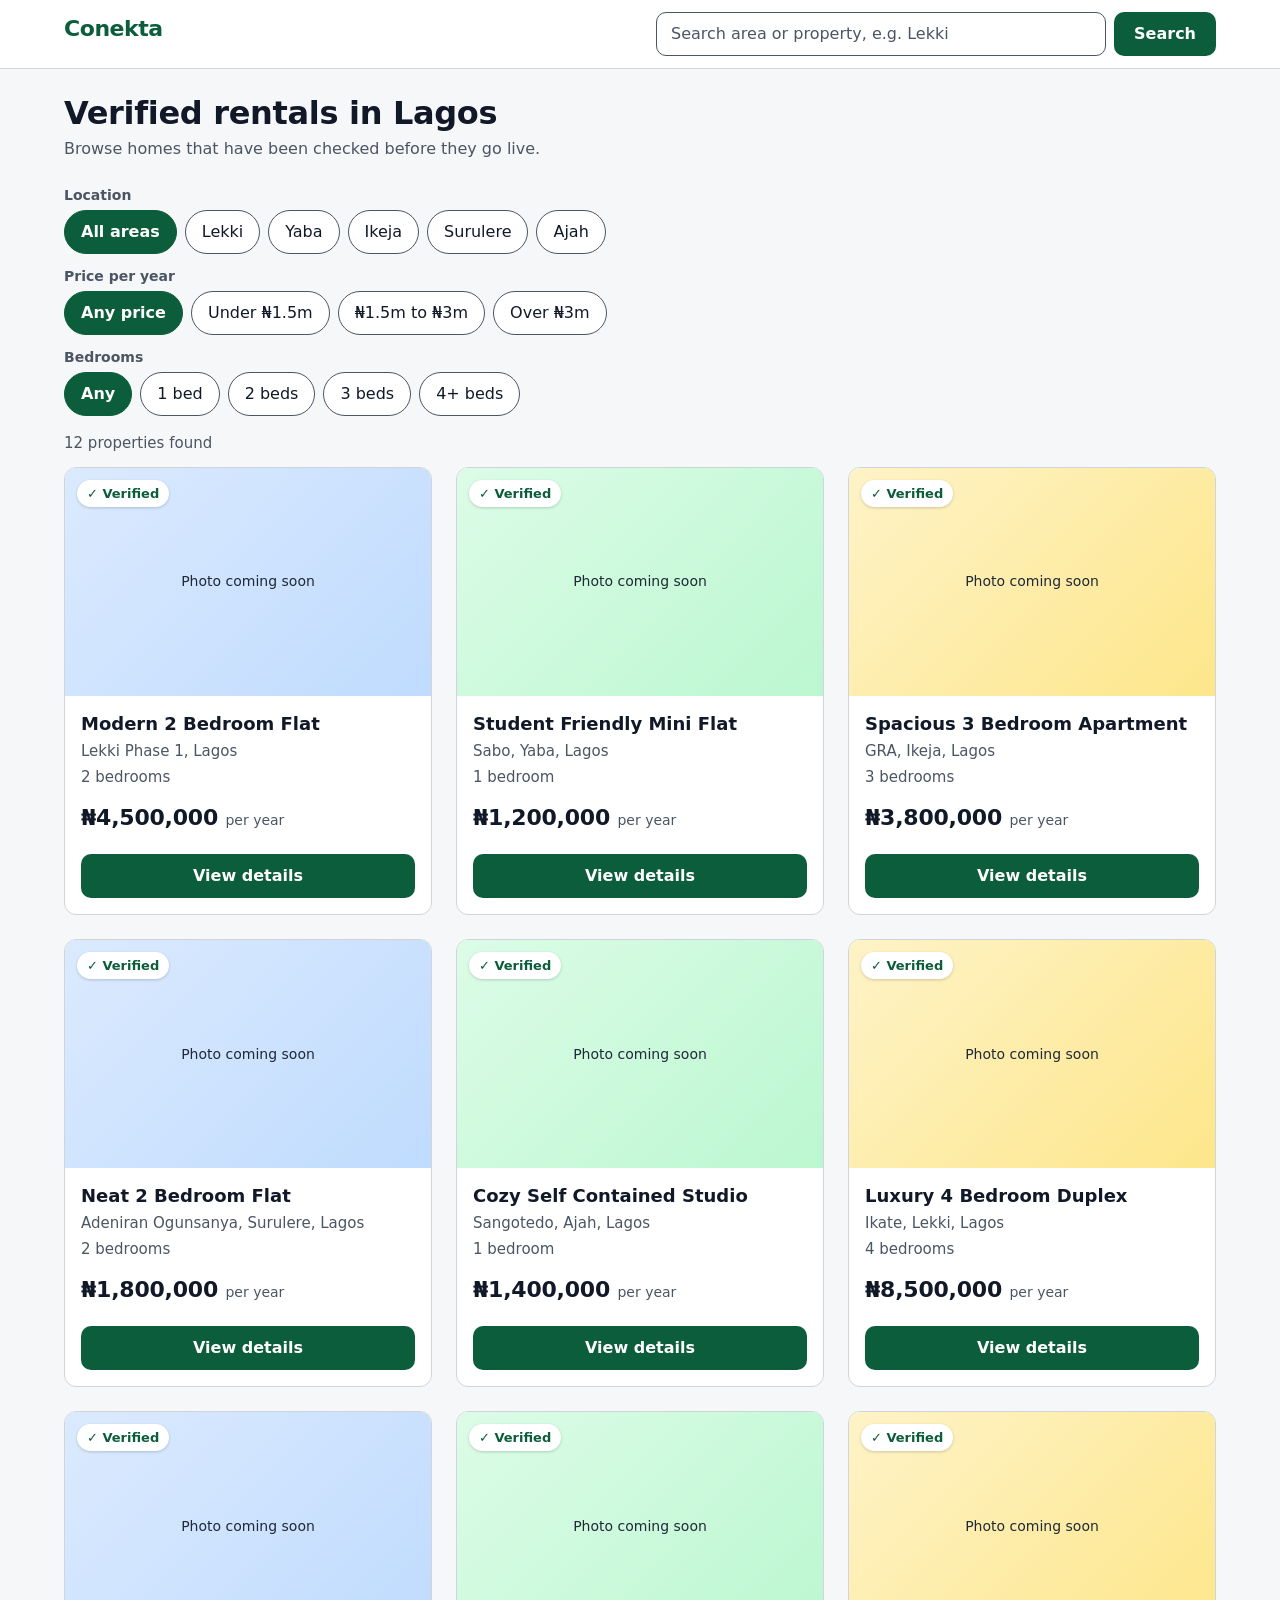
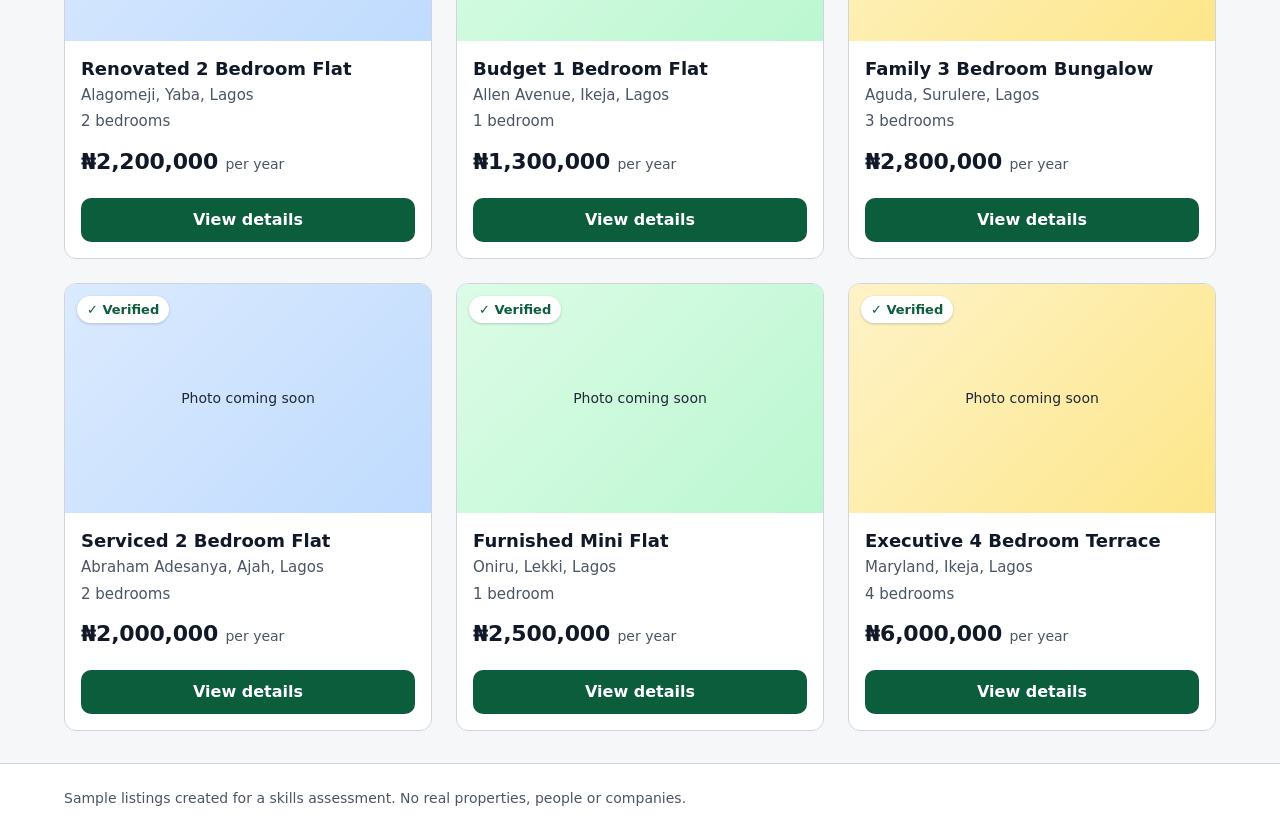
==== commit 6e3080f2: "feat: add filtering, live search and clear filters" ====
--- a/index.html
+++ b/index.html
@@ -6,6 +6,7 @@
   <title>Conekta | Verified Rental Listings</title>
   <meta name="description" content="Browse verified rental properties in Lagos. Search by area, filter by price and bedrooms.">
   <link rel="stylesheet" href="style.css">
+  <script src="script.js" defer></script>
 </head>
 <body>
   <a class="skip-link" href="#listings">Skip to listings</a>
--- a/style.css
+++ b/style.css
@@ -36,6 +36,11 @@
   display: none !important;
 }
 
+:focus-visible {
+  outline: 3px solid var(--focus);
+  outline-offset: 2px;
+}
+
 .container {
   width: 100%;
   max-width: 1200px;
@@ -53,6 +58,23 @@
   clip: rect(0 0 0 0);
   white-space: nowrap;
   border: 0;
+}
+
+.skip-link {
+  position: absolute;
+  top: -100%;
+  left: 1rem;
+  z-index: 30;
+  padding: 0.75rem 1rem;
+  background: var(--primary);
+  color: #ffffff;
+  border-radius: 8px;
+  text-decoration: none;
+  font-weight: 600;
+}
+
+.skip-link:focus {
+  top: 1rem;
 }
 
 .site-header {
@@ -322,3 +344,53 @@
   color: var(--muted);
   font-size: 0.875rem;
 }
+
+@media (min-width: 768px) {
+  :root {
+    --gutter: 1.5rem;
+  }
+
+  .header-inner {
+    flex-direction: row;
+    align-items: center;
+    justify-content: space-between;
+    gap: 1.5rem;
+  }
+
+  .search {
+    max-width: 560px;
+  }
+
+  .intro h1 {
+    font-size: 2rem;
+  }
+
+  .chips {
+    flex-wrap: wrap;
+    overflow-x: visible;
+  }
+
+  .grid {
+    grid-template-columns: repeat(2, 1fr);
+    gap: 1.25rem;
+  }
+}
+
+@media (min-width: 1200px) {
+  .grid {
+    grid-template-columns: repeat(3, 1fr);
+    gap: 1.5rem;
+  }
+}
+
+@media (prefers-reduced-motion: reduce) {
+  *,
+  *::before,
+  *::after {
+    transition: none !important;
+  }
+
+  .card:hover {
+    transform: none;
+  }
+}
